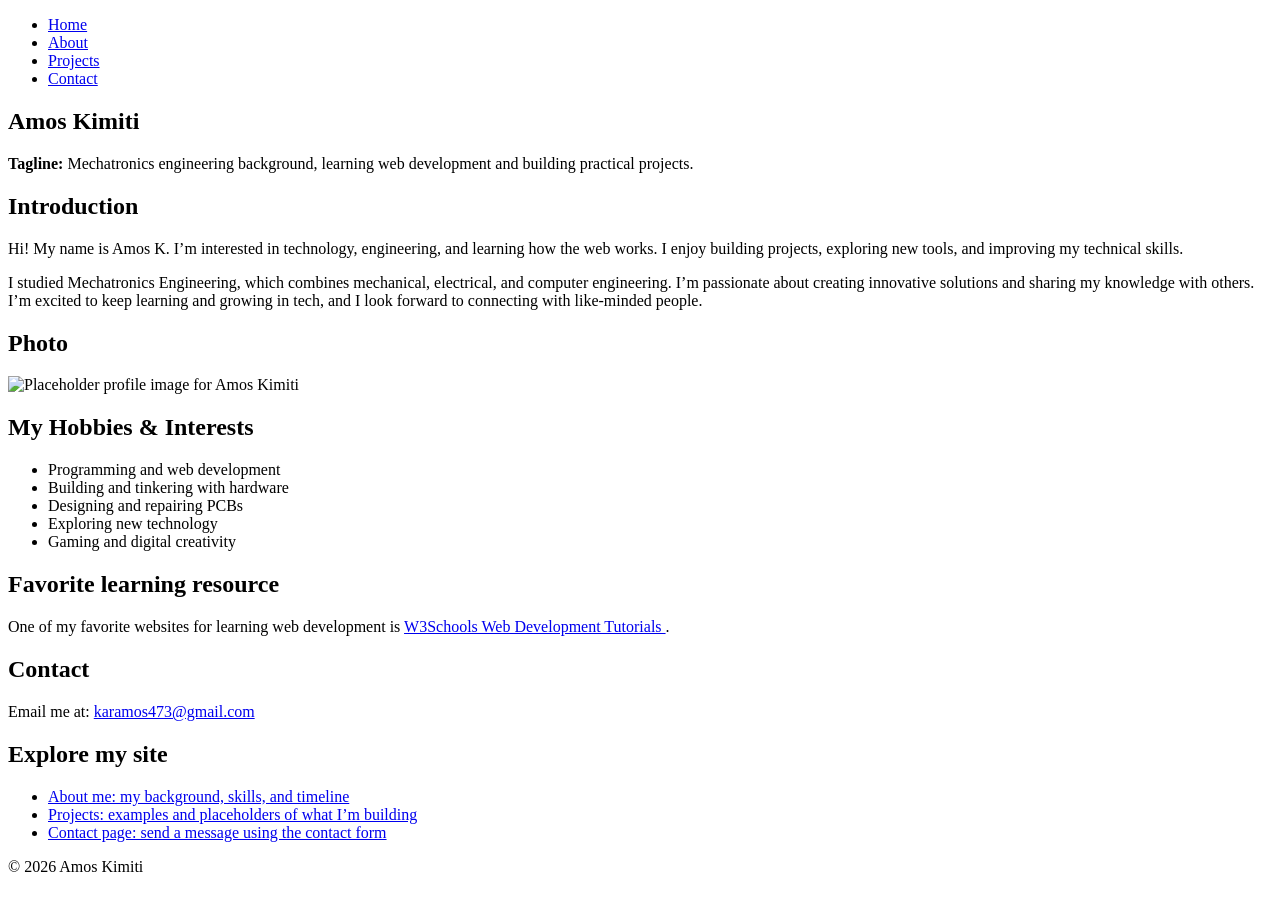
==== index.html @ 5dd73eac "new files and changes" ====
<!DOCTYPE html>
<html lang="en">
<head>
  <meta charset="UTF-8" />
  <meta name="viewport" content="width=device-width, initial-scale=1.0" />
  <title>Home | Amos Kimiti</title>
 
</head>

<body>
  <header class="container">
    <nav aria-label="Primary navigation">
      <ul>
        <li><a href="index.html" aria-current="page">Home</a></li>
        <li><a href="about.html">About</a></li>
        <li><a href="projects.html">Projects</a></li>
        <li><a href="contact.html">Contact</a></li>
      </ul>
    </nav>

    <section class="hero" aria-labelledby="hero-title">
      <h1 id="hero-title">Amos Kimiti</h1>
      <p><strong>Tagline:</strong> Mechatronics engineering background, learning web development and building practical projects.</p>
    </section>
  </header>

  <main class="container">
    <h2>Introduction</h2>
    <p>
      Hi! My name is Amos K. I’m interested in technology, engineering, and learning how the web works.
      I enjoy building projects, exploring new tools, and improving my technical skills.
    </p>
    <p>
      I studied Mechatronics Engineering, which combines mechanical, electrical, and computer engineering.
      I’m passionate about creating innovative solutions and sharing my knowledge with others.
      I’m excited to keep learning and growing in tech, and I look forward to connecting with like-minded people.
    </p>

    <h2>Photo</h2>
    <img
      src="https://placehold.co/600x400"
      alt="Placeholder profile image for Amos Kimiti"
    />

    <h2>My Hobbies & Interests</h2>
    <ul>
      <li>Programming and web development</li>
      <li>Building and tinkering with hardware</li>
      <li>Designing and repairing PCBs</li>
      <li>Exploring new technology</li>
      <li>Gaming and digital creativity</li>
    </ul>

    <h2>Favorite learning resource</h2>
    <p>
      One of my favorite websites for learning web development is
      <a href="https://www.w3schools.com/" target="_blank" rel="noopener noreferrer">
        W3Schools Web Development Tutorials
      </a>.
    </p>

    <h2>Contact</h2>
    <p>
      Email me at:
      <a href="mailto:karamos473@gmail.com">karamos473@gmail.com</a>
    </p>

    <h2>Explore my site</h2>
    <ul>
      <li><a href="about.html">About me: my background, skills, and timeline</a></li>
      <li><a href="projects.html">Projects: examples and placeholders of what I’m building</a></li>
      <li><a href="contact.html">Contact page: send a message using the contact form</a></li>
    </ul>
  </main>

  <footer class="container">
    <p>© 2026 Amos Kimiti</p>
  </footer>
</body>
</html>
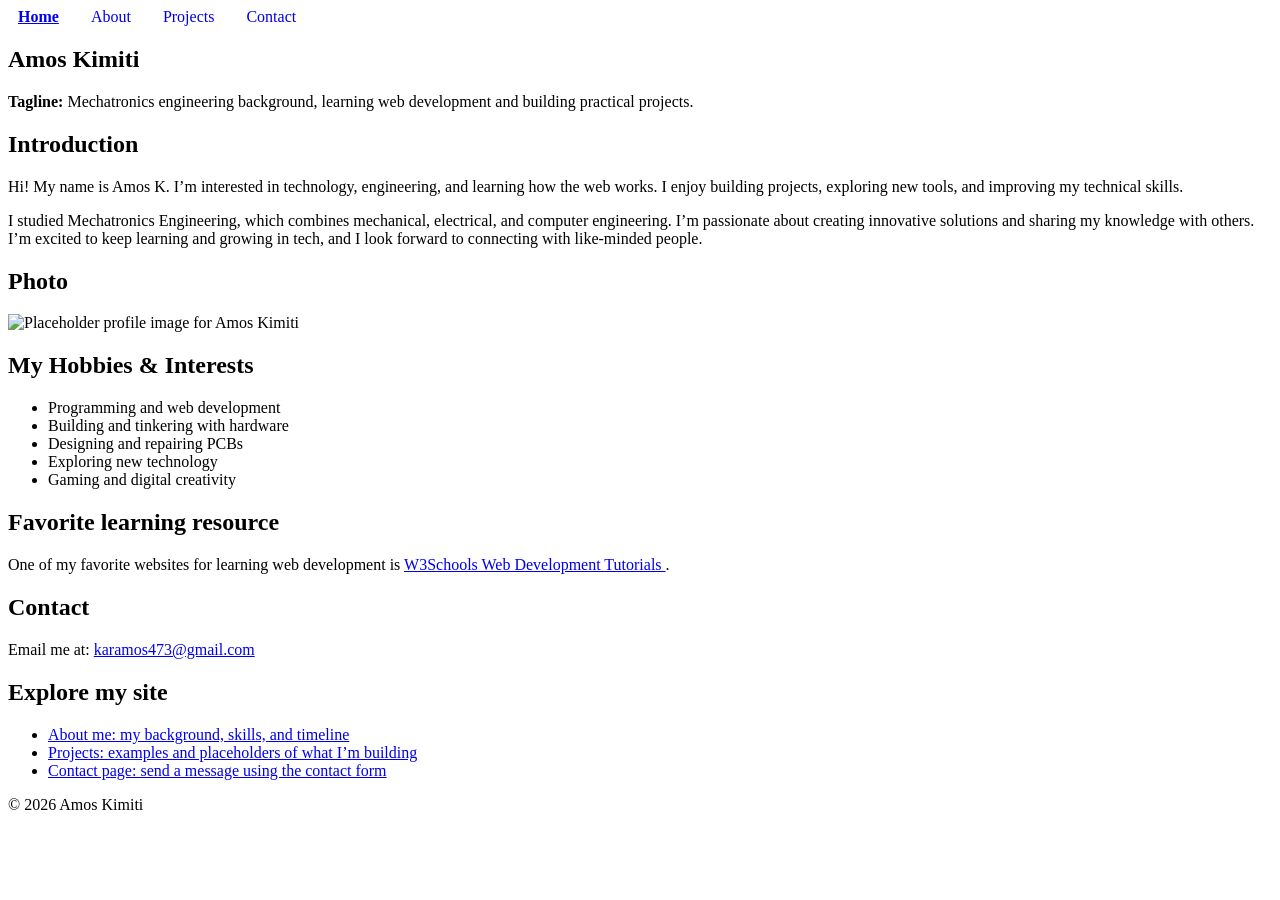
==== commit 8ed0fe80: "nav changes" ====
--- a/index.html
+++ b/index.html
@@ -4,6 +4,26 @@
   <meta charset="UTF-8" />
   <meta name="viewport" content="width=device-width, initial-scale=1.0" />
   <title>Home | Amos Kimiti</title>
+  <style>
+    nav ul {
+  list-style: none;
+  padding: 0;
+  margin: 0;
+  display: flex;
+  gap: 12px;
+}
+
+nav a {
+  text-decoration: none;
+  padding: 6px 10px;
+  border-radius: 6px;
+}
+
+nav a[aria-current="page"] {
+  font-weight: bold;
+  text-decoration: underline;
+}
+  </style>
  
 </head>
 
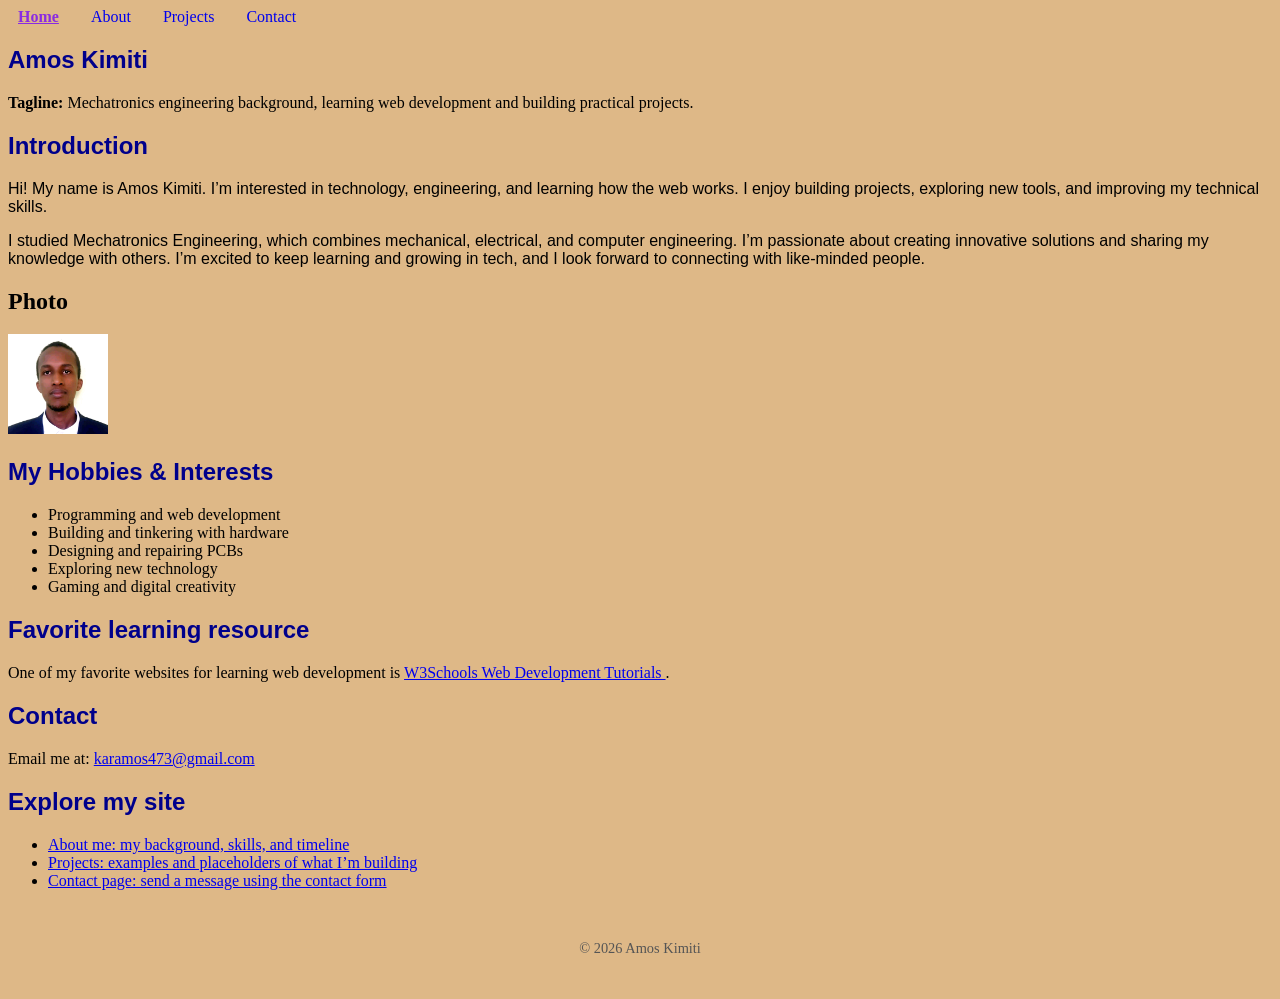
==== commit 3f15aaa6: "practicing attributes" ====
--- a/index.html
+++ b/index.html
@@ -27,11 +27,11 @@
  
 </head>
 
-<body>
+<body style="background-color: burlywood;">
   <header class="container">
     <nav aria-label="Primary navigation">
       <ul>
-        <li><a href="index.html" aria-current="page">Home</a></li>
+        <li><a href="index.html" aria-current="page" style="color: blueviolet;">Home</a></li>
         <li><a href="about.html">About</a></li>
         <li><a href="projects.html">Projects</a></li>
         <li><a href="contact.html">Contact</a></li>
@@ -39,18 +39,18 @@
     </nav>
 
     <section class="hero" aria-labelledby="hero-title">
-      <h1 id="hero-title">Amos Kimiti</h1>
+      <h1 id="hero-title" style="color: darkblue; font-family: 'Franklin Gothic Medium', 'Arial Narrow', Arial, sans-serif;">Amos Kimiti</h1>
       <p><strong>Tagline:</strong> Mechatronics engineering background, learning web development and building practical projects.</p>
     </section>
   </header>
 
   <main class="container">
-    <h2>Introduction</h2>
-    <p>
-      Hi! My name is Amos K. I’m interested in technology, engineering, and learning how the web works.
+    <h2 style="font-family: 'Franklin Gothic Medium', 'Arial Narrow', Arial, sans-serif; color: darkblue;">Introduction</h2>
+    <p style="font-family: 'Franklin Gothic Medium', 'Arial Narrow', Arial, sans-serif;">
+      Hi! My name is Amos Kimiti. I’m interested in technology, engineering, and learning how the web works.
       I enjoy building projects, exploring new tools, and improving my technical skills.
     </p>
-    <p>
+    <p style="font-family: 'Franklin Gothic Medium', 'Arial Narrow', Arial, sans-serif;">
       I studied Mechatronics Engineering, which combines mechanical, electrical, and computer engineering.
       I’m passionate about creating innovative solutions and sharing my knowledge with others.
       I’m excited to keep learning and growing in tech, and I look forward to connecting with like-minded people.
@@ -58,11 +58,11 @@
 
     <h2>Photo</h2>
     <img
-      src="https://placehold.co/600x400"
-      alt="Placeholder profile image for Amos Kimiti"
+      src="images/imageAmos.jpg"
+      alt="Profile image of Amos Kimiti" width="100" height="100"
     />
 
-    <h2>My Hobbies & Interests</h2>
+    <h2 style="font-family: 'Franklin Gothic Medium', 'Arial Narrow', Arial, sans-serif; color: darkblue;">My Hobbies & Interests</h2>
     <ul>
       <li>Programming and web development</li>
       <li>Building and tinkering with hardware</li>
@@ -71,7 +71,7 @@
       <li>Gaming and digital creativity</li>
     </ul>
 
-    <h2>Favorite learning resource</h2>
+    <h2 style="font-family: 'Franklin Gothic Medium', 'Arial Narrow', Arial, sans-serif; color: darkblue;">Favorite learning resource</h2>
     <p>
       One of my favorite websites for learning web development is
       <a href="https://www.w3schools.com/" target="_blank" rel="noopener noreferrer">
@@ -79,13 +79,13 @@
       </a>.
     </p>
 
-    <h2>Contact</h2>
+    <h2 style="font-family: 'Franklin Gothic Medium', 'Arial Narrow', Arial, sans-serif; color: darkblue;">Contact</h2>
     <p>
       Email me at:
       <a href="mailto:karamos473@gmail.com">karamos473@gmail.com</a>
     </p>
 
-    <h2>Explore my site</h2>
+    <h2 style="font-family: 'Franklin Gothic Medium', 'Arial Narrow', Arial, sans-serif; color: darkblue;">Explore my site</h2>
     <ul>
       <li><a href="about.html">About me: my background, skills, and timeline</a></li>
       <li><a href="projects.html">Projects: examples and placeholders of what I’m building</a></li>
@@ -93,7 +93,7 @@
     </ul>
   </main>
 
-  <footer class="container">
+  <footer class="container" style="text-align: center; padding: 20px; font-size: 0.9em; color: #555;">
     <p>© 2026 Amos Kimiti</p>
   </footer>
 </body>
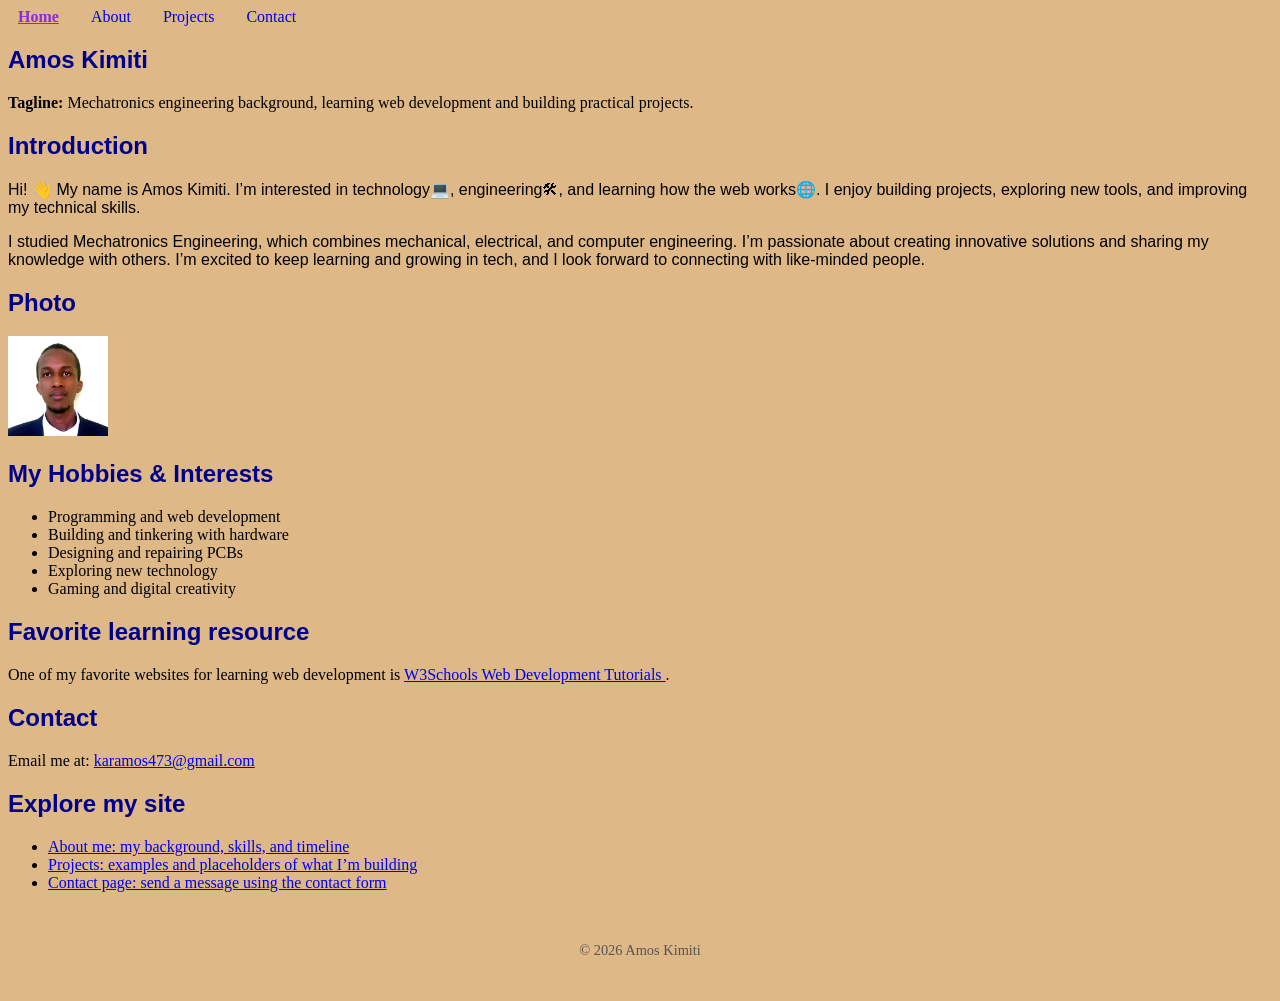
==== commit 4d759aa2: "more attributes" ====
--- a/index.html
+++ b/index.html
@@ -47,7 +47,7 @@
   <main class="container">
     <h2 style="font-family: 'Franklin Gothic Medium', 'Arial Narrow', Arial, sans-serif; color: darkblue;">Introduction</h2>
     <p style="font-family: 'Franklin Gothic Medium', 'Arial Narrow', Arial, sans-serif;">
-      Hi! My name is Amos Kimiti. I’m interested in technology, engineering, and learning how the web works.
+      Hi! 👋 My name is Amos Kimiti. I’m interested in technology💻, engineering🛠, and learning how the web works🌐.
       I enjoy building projects, exploring new tools, and improving my technical skills.
     </p>
     <p style="font-family: 'Franklin Gothic Medium', 'Arial Narrow', Arial, sans-serif;">
@@ -56,7 +56,7 @@
       I’m excited to keep learning and growing in tech, and I look forward to connecting with like-minded people.
     </p>
 
-    <h2>Photo</h2>
+    <h2 style="font-family: 'Franklin Gothic Medium', 'Arial Narrow', Arial, sans-serif; color: darkblue;">Photo</h2>
     <img
       src="images/imageAmos.jpg"
       alt="Profile image of Amos Kimiti" width="100" height="100"
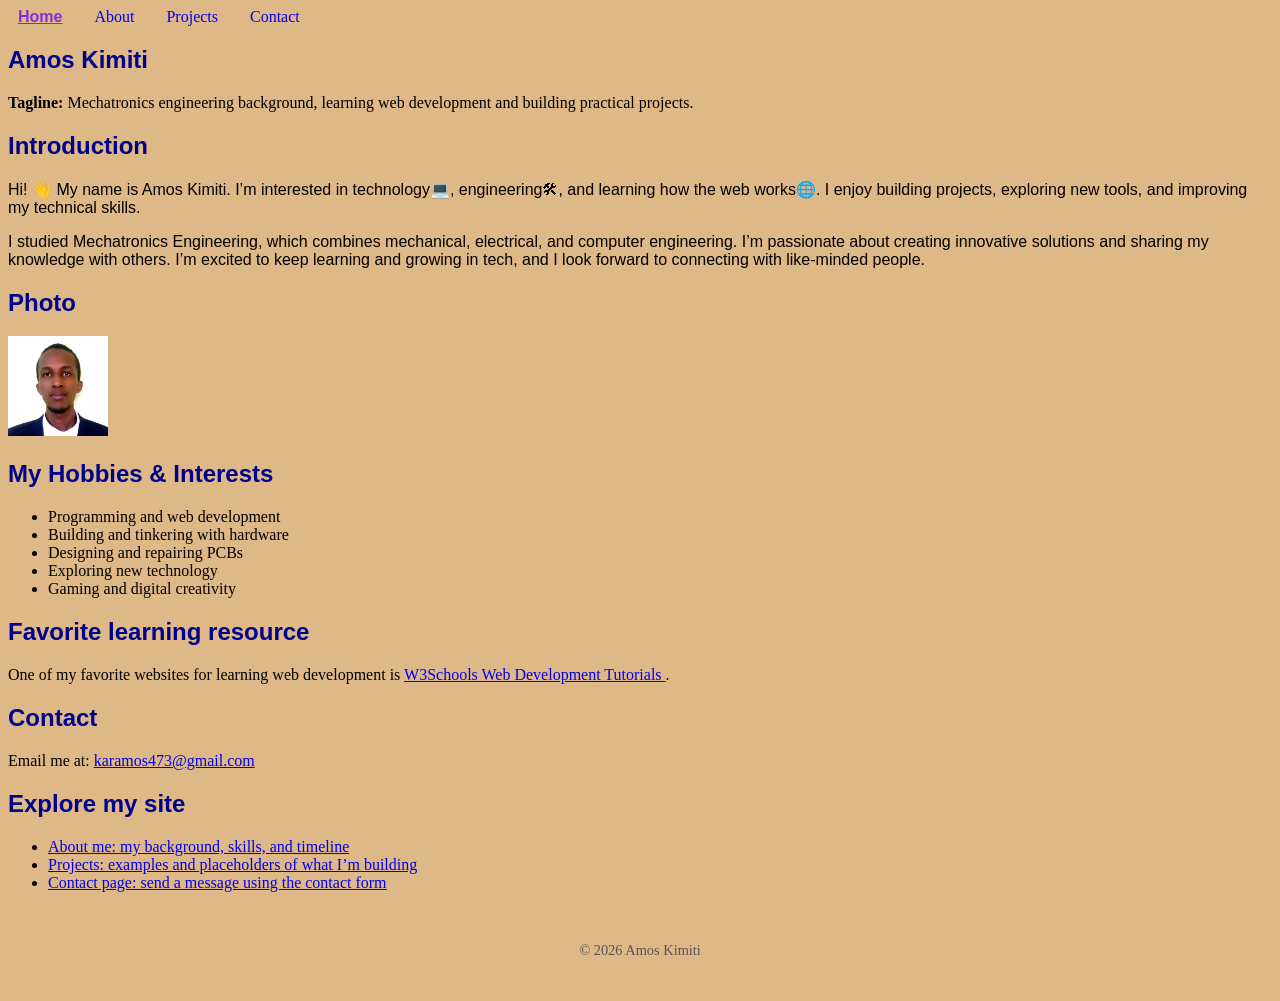
==== commit 62e8ba15: "styles.css added and inline css removed" ====
--- a/index.html
+++ b/index.html
@@ -31,7 +31,7 @@
   <header class="container">
     <nav aria-label="Primary navigation">
       <ul>
-        <li><a href="index.html" aria-current="page" style="color: blueviolet;">Home</a></li>
+        <li><a href="index.html" aria-current="page" style="color: blueviolet; font-family: 'Franklin Gothic Medium', 'Arial Narrow', Arial, sans-serif;">Home</a></li>
         <li><a href="about.html">About</a></li>
         <li><a href="projects.html">Projects</a></li>
         <li><a href="contact.html">Contact</a></li>
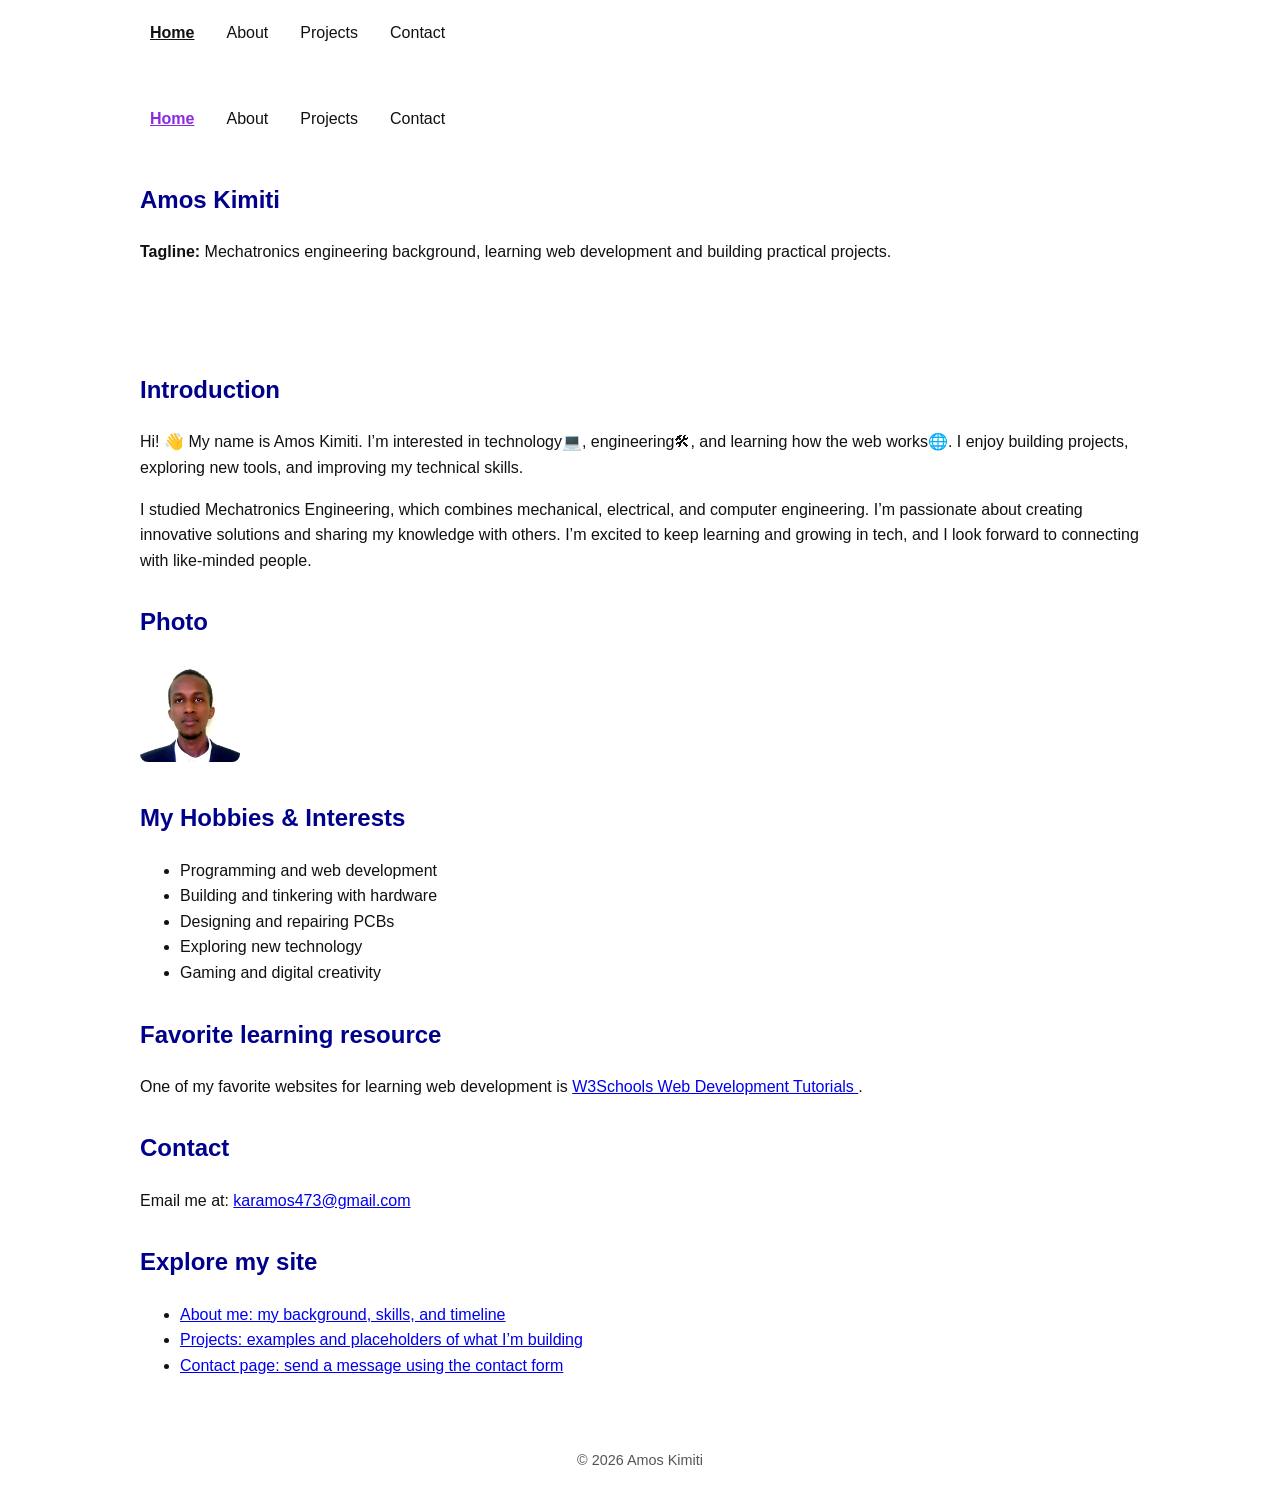
==== commit 6820a9a5: "styles.css added and inline css removed" ====
--- a/index.html
+++ b/index.html
@@ -1,37 +1,32 @@
+<!--Index.html-->
 <!DOCTYPE html>
 <html lang="en">
 <head>
   <meta charset="UTF-8" />
   <meta name="viewport" content="width=device-width, initial-scale=1.0" />
   <title>Home | Amos Kimiti</title>
-  <style>
-    nav ul {
-  list-style: none;
-  padding: 0;
-  margin: 0;
-  display: flex;
-  gap: 12px;
-}
+  <link rel="stylesheet" href="./styles.css"/>
+</head>
 
-nav a {
-  text-decoration: none;
-  padding: 6px 10px;
-  border-radius: 6px;
-}
-
-nav a[aria-current="page"] {
-  font-weight: bold;
-  text-decoration: underline;
-}
-  </style>
+<body>
+  <header class="container">
+    <nav aria-label="Primary navigation">
+      <ul>
+        <li><a href="index.html" aria-current="page">Home</a></li>
+        <li><a href="about.html">About</a></li>
+        <li><a href="projects.html">Projects</a></li>
+        <li><a href="contact.html">Contact</a></li>
+      </ul>
+    </nav>
+  </header>
  
 </head>
 
-<body style="background-color: burlywood;">
+<body>
   <header class="container">
     <nav aria-label="Primary navigation">
       <ul>
-        <li><a href="index.html" aria-current="page" style="color: blueviolet; font-family: 'Franklin Gothic Medium', 'Arial Narrow', Arial, sans-serif;">Home</a></li>
+        <li><a href="index.html" aria-current="page" style="color: blueviolet;">Home</a></li>
         <li><a href="about.html">About</a></li>
         <li><a href="projects.html">Projects</a></li>
         <li><a href="contact.html">Contact</a></li>
@@ -39,30 +34,30 @@
     </nav>
 
     <section class="hero" aria-labelledby="hero-title">
-      <h1 id="hero-title" style="color: darkblue; font-family: 'Franklin Gothic Medium', 'Arial Narrow', Arial, sans-serif;">Amos Kimiti</h1>
+      <h1 id="hero-title" >Amos Kimiti</h1>
       <p><strong>Tagline:</strong> Mechatronics engineering background, learning web development and building practical projects.</p>
     </section>
   </header>
 
   <main class="container">
-    <h2 style="font-family: 'Franklin Gothic Medium', 'Arial Narrow', Arial, sans-serif; color: darkblue;">Introduction</h2>
-    <p style="font-family: 'Franklin Gothic Medium', 'Arial Narrow', Arial, sans-serif;">
+    <h2 >Introduction</h2>
+    <p>
       Hi! 👋 My name is Amos Kimiti. I’m interested in technology💻, engineering🛠, and learning how the web works🌐.
       I enjoy building projects, exploring new tools, and improving my technical skills.
     </p>
-    <p style="font-family: 'Franklin Gothic Medium', 'Arial Narrow', Arial, sans-serif;">
+    <p>
       I studied Mechatronics Engineering, which combines mechanical, electrical, and computer engineering.
       I’m passionate about creating innovative solutions and sharing my knowledge with others.
       I’m excited to keep learning and growing in tech, and I look forward to connecting with like-minded people.
     </p>
 
-    <h2 style="font-family: 'Franklin Gothic Medium', 'Arial Narrow', Arial, sans-serif; color: darkblue;">Photo</h2>
+    <h2>Photo</h2>
     <img
       src="images/imageAmos.jpg"
       alt="Profile image of Amos Kimiti" width="100" height="100"
     />
 
-    <h2 style="font-family: 'Franklin Gothic Medium', 'Arial Narrow', Arial, sans-serif; color: darkblue;">My Hobbies & Interests</h2>
+    <h2 >My Hobbies & Interests</h2>
     <ul>
       <li>Programming and web development</li>
       <li>Building and tinkering with hardware</li>
@@ -71,7 +66,7 @@
       <li>Gaming and digital creativity</li>
     </ul>
 
-    <h2 style="font-family: 'Franklin Gothic Medium', 'Arial Narrow', Arial, sans-serif; color: darkblue;">Favorite learning resource</h2>
+    <h2>Favorite learning resource</h2>
     <p>
       One of my favorite websites for learning web development is
       <a href="https://www.w3schools.com/" target="_blank" rel="noopener noreferrer">
@@ -79,13 +74,13 @@
       </a>.
     </p>
 
-    <h2 style="font-family: 'Franklin Gothic Medium', 'Arial Narrow', Arial, sans-serif; color: darkblue;">Contact</h2>
+    <h2>Contact</h2>
     <p>
       Email me at:
       <a href="mailto:karamos473@gmail.com">karamos473@gmail.com</a>
     </p>
 
-    <h2 style="font-family: 'Franklin Gothic Medium', 'Arial Narrow', Arial, sans-serif; color: darkblue;">Explore my site</h2>
+    <h2>Explore my site</h2>
     <ul>
       <li><a href="about.html">About me: my background, skills, and timeline</a></li>
       <li><a href="projects.html">Projects: examples and placeholders of what I’m building</a></li>
@@ -93,7 +88,7 @@
     </ul>
   </main>
 
-  <footer class="container" style="text-align: center; padding: 20px; font-size: 0.9em; color: #555;">
+  <footer class="container">
     <p>© 2026 Amos Kimiti</p>
   </footer>
 </body>
--- a/styles.css
+++ b/styles.css
@@ -0,0 +1,201 @@
+/* Reset / base */
+* {
+  box-sizing: border-box;
+}
+
+body {
+  margin: 0;
+  font-family: Arial, sans-serif;
+  line-height: 1.6;
+  color: #111;
+}
+
+/* Page backgrounds */
+body.home-page {
+  background-color: burlywood;
+}
+
+body.about-page {
+  background-color: #f0e68c;
+}
+
+body.projects-page,
+body.contact-page {
+  background-color: #877cec;
+  color: #000;
+}
+
+/* Shared layout */
+.container {
+  width: min(1000px, 90%);
+  margin: 0 auto;
+  padding: 20px 0;
+}
+
+/* Navigation */
+nav ul {
+  list-style: none;
+  padding: 0;
+  margin: 0 0 20px 0;
+  display: flex;
+  gap: 12px;
+  flex-wrap: wrap;
+}
+
+nav a {
+  text-decoration: none;
+  padding: 6px 10px;
+  border-radius: 6px;
+  color: #111;
+  background-color: rgba(255, 255, 255, 0.35);
+}
+
+nav a:hover {
+  background-color: rgba(255, 255, 255, 0.6);
+}
+
+nav a[aria-current="page"] {
+  font-weight: bold;
+  text-decoration: underline;
+}
+
+/* Headings */
+h1,
+h2 {
+  color: darkblue;
+  font-family: "Franklin Gothic Medium", "Arial Narrow", Arial, sans-serif;
+}
+
+h1 {
+  margin-top: 10px;
+}
+
+h2 {
+  margin-top: 30px;
+}
+
+/* Hero section */
+.hero {
+  padding: 20px 0;
+}
+
+/* Images */
+img {
+  max-width: 100%;
+  height: auto;
+  border-radius: 8px;
+}
+
+/* Projects grid */
+.grid {
+  display: grid;
+  grid-template-columns: repeat(auto-fit, minmax(250px, 1fr));
+  gap: 20px;
+}
+
+.card {
+  background-color: rgba(255, 255, 255, 0.7);
+  padding: 16px;
+  border-radius: 10px;
+  box-shadow: 0 2px 8px rgba(0, 0, 0, 0.15);
+}
+
+.card h3 {
+  margin-top: 0;
+}
+
+/* Form */
+form {
+  background-color: rgba(255, 255, 255, 0.7);
+  padding: 20px;
+  border-radius: 10px;
+}
+
+fieldset {
+  border: 1px solid #444;
+  border-radius: 8px;
+  margin-bottom: 20px;
+  padding: 16px;
+}
+
+legend {
+  font-weight: bold;
+  padding: 0 8px;
+}
+
+label {
+  display: block;
+  margin-bottom: 6px;
+  font-weight: 600;
+}
+
+input,
+select,
+textarea {
+  width: 100%;
+  padding: 10px;
+  border: 1px solid #777;
+  border-radius: 6px;
+  font: inherit;
+}
+
+textarea {
+  min-height: 120px;
+  resize: vertical;
+}
+
+.row {
+  display: grid;
+  grid-template-columns: 1fr 1fr;
+  gap: 16px;
+  margin-bottom: 16px;
+}
+
+.inline {
+  display: flex;
+  align-items: center;
+  gap: 8px;
+}
+
+.inline input {
+  width: auto;
+}
+
+.hint {
+  font-size: 0.9em;
+  color: #333;
+}
+
+button {
+  background-color: darkblue;
+  color: white;
+  padding: 10px 20px;
+  border: none;
+  border-radius: 5px;
+  cursor: pointer;
+  font: inherit;
+}
+
+button:hover {
+  background-color: navy;
+}
+
+/* Footer */
+footer {
+  text-align: center;
+  padding: 20px;
+  font-size: 0.9em;
+  color: #555;
+}
+
+/* Responsive */
+@media (max-width: 700px) {
+  .row {
+    grid-template-columns: 1fr;
+  }
+
+  nav ul {
+    flex-direction: column;
+    align-items: flex-start;
+  }
+}
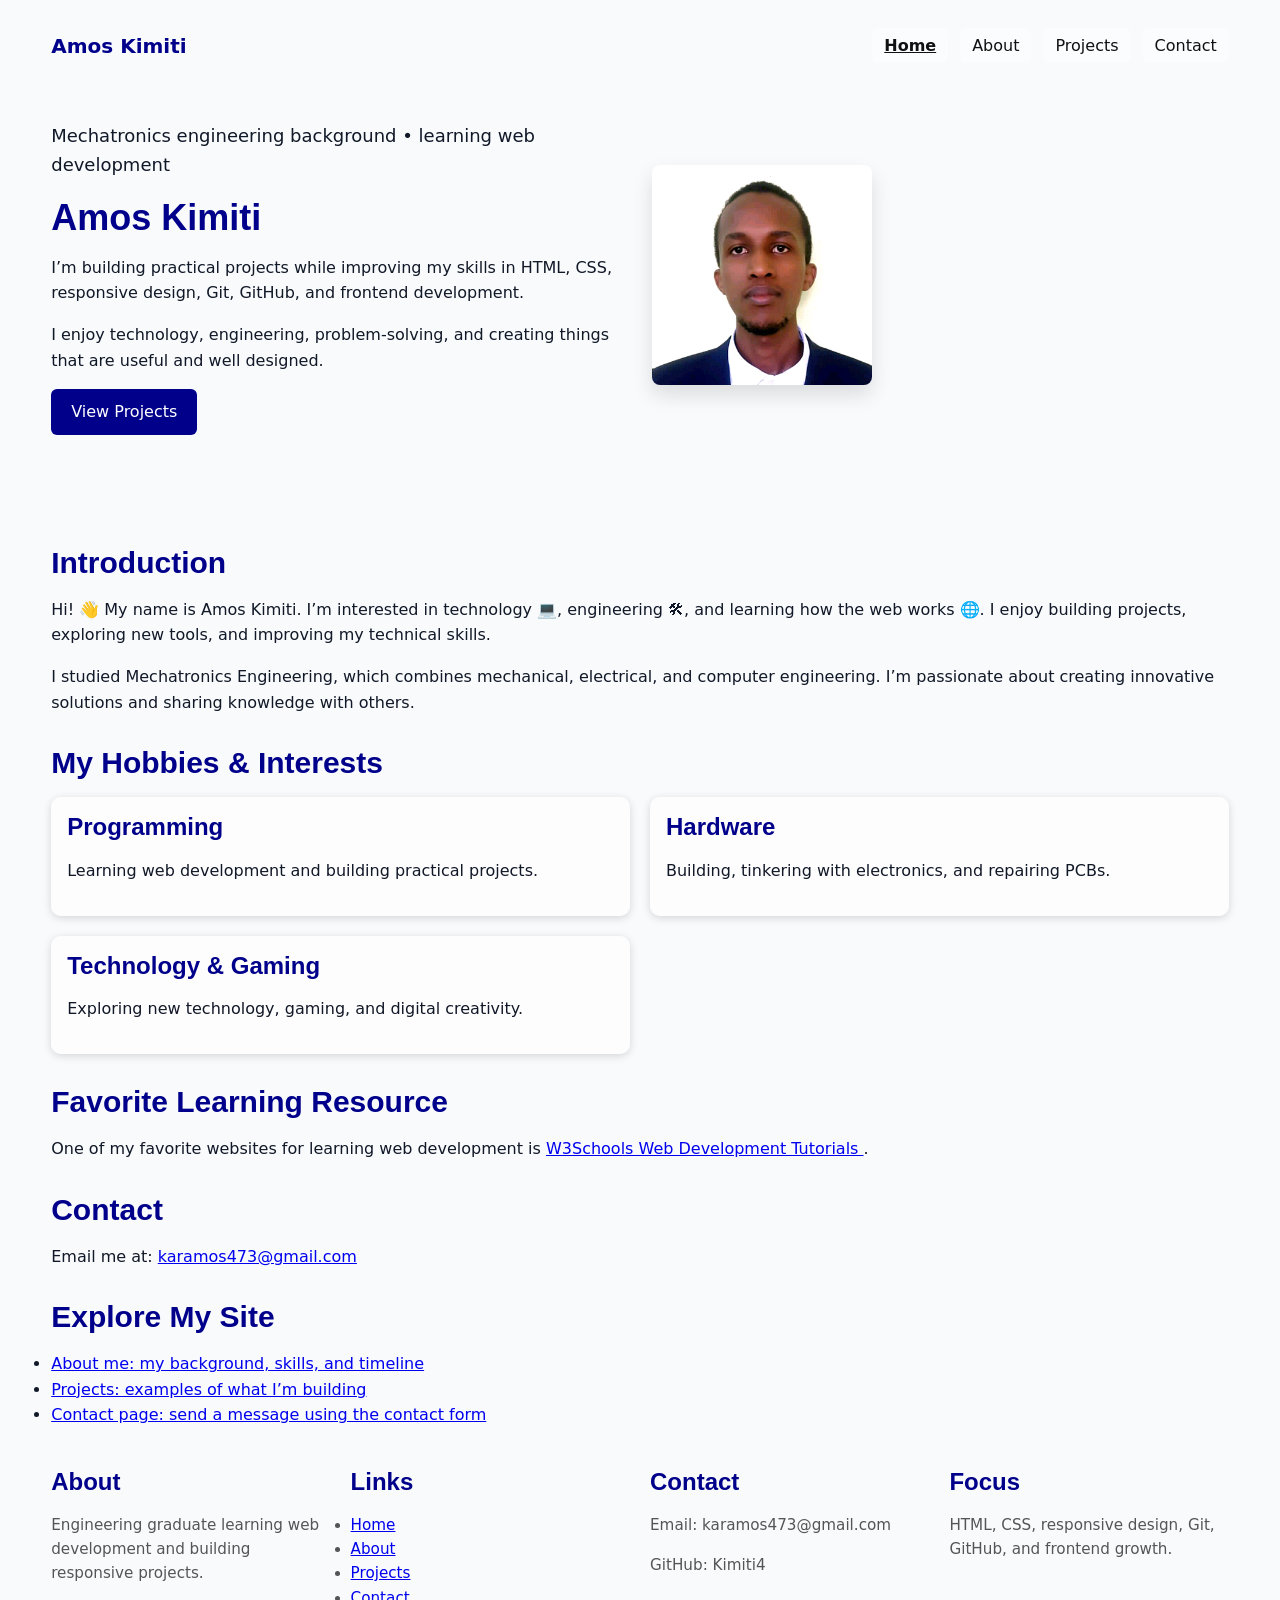
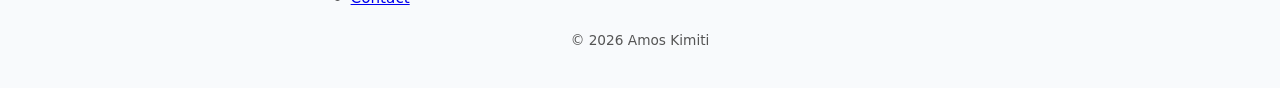
==== commit 4319d10a: "css changes" ====
--- a/index.html
+++ b/index.html
@@ -1,16 +1,20 @@
-<!--Index.html-->
 <!DOCTYPE html>
 <html lang="en">
 <head>
   <meta charset="UTF-8" />
   <meta name="viewport" content="width=device-width, initial-scale=1.0" />
   <title>Home | Amos Kimiti</title>
-  <link rel="stylesheet" href="./styles.css"/>
+
+  <link rel="preconnect" href="https://fonts.googleapis.com">
+  <link rel="preconnect" href="https://fonts.gstatic.com" crossorigin>
+  <link href="https://fonts.googleapis.com/css2?family=Poppins:wght@400;600;700&family=Roboto:wght@400;500&display=swap" rel="stylesheet">
+  <link rel="stylesheet" href="styles.css">
 </head>
 
-<body>
+<body class="home-page">
   <header class="container">
     <nav aria-label="Primary navigation">
+      <a href="index.html" class="logo">Amos Kimiti</a>
       <ul>
         <li><a href="index.html" aria-current="page">Home</a></li>
         <li><a href="about.html">About</a></li>
@@ -18,78 +22,118 @@
         <li><a href="contact.html">Contact</a></li>
       </ul>
     </nav>
-  </header>
- 
-</head>
-
-<body>
-  <header class="container">
-    <nav aria-label="Primary navigation">
-      <ul>
-        <li><a href="index.html" aria-current="page" style="color: blueviolet;">Home</a></li>
-        <li><a href="about.html">About</a></li>
-        <li><a href="projects.html">Projects</a></li>
-        <li><a href="contact.html">Contact</a></li>
-      </ul>
-    </nav>
 
     <section class="hero" aria-labelledby="hero-title">
-      <h1 id="hero-title" >Amos Kimiti</h1>
-      <p><strong>Tagline:</strong> Mechatronics engineering background, learning web development and building practical projects.</p>
+      <div class="hero-text">
+        <p class="lead">Mechatronics engineering background • learning web development</p>
+        <h1 id="hero-title">Amos Kimiti</h1>
+        <p>
+          I’m building practical projects while improving my skills in HTML, CSS,
+          responsive design, Git, GitHub, and frontend development.
+        </p>
+        <p>
+          I enjoy technology, engineering, problem-solving, and creating things that are useful and well designed.
+        </p>
+        <a href="projects.html" class="btn">View Projects</a>
+      </div>
+
+      <div class="hero-image">
+        <img
+          src="images/imageAmos.jpg"
+          alt="Profile image of Amos Kimiti"
+          width="220"
+          height="220"
+        />
+      </div>
     </section>
   </header>
 
   <main class="container">
-    <h2 >Introduction</h2>
-    <p>
-      Hi! 👋 My name is Amos Kimiti. I’m interested in technology💻, engineering🛠, and learning how the web works🌐.
-      I enjoy building projects, exploring new tools, and improving my technical skills.
-    </p>
-    <p>
-      I studied Mechatronics Engineering, which combines mechanical, electrical, and computer engineering.
-      I’m passionate about creating innovative solutions and sharing my knowledge with others.
-      I’m excited to keep learning and growing in tech, and I look forward to connecting with like-minded people.
-    </p>
+    <section>
+      <h2>Introduction</h2>
+      <p>
+        Hi! 👋 My name is Amos Kimiti. I’m interested in technology 💻, engineering 🛠,
+        and learning how the web works 🌐. I enjoy building projects, exploring new tools,
+        and improving my technical skills.
+      </p>
+      <p>
+        I studied Mechatronics Engineering, which combines mechanical, electrical, and computer engineering.
+        I’m passionate about creating innovative solutions and sharing knowledge with others.
+      </p>
+    </section>
 
-    <h2>Photo</h2>
-    <img
-      src="images/imageAmos.jpg"
-      alt="Profile image of Amos Kimiti" width="100" height="100"
-    />
+    <section>
+      <h2>My Hobbies & Interests</h2>
+      <div class="skills-grid">
+        <article class="card">
+          <h3>Programming</h3>
+          <p>Learning web development and building practical projects.</p>
+        </article>
+        <article class="card">
+          <h3>Hardware</h3>
+          <p>Building, tinkering with electronics, and repairing PCBs.</p>
+        </article>
+        <article class="card">
+          <h3>Technology & Gaming</h3>
+          <p>Exploring new technology, gaming, and digital creativity.</p>
+        </article>
+      </div>
+    </section>
 
-    <h2 >My Hobbies & Interests</h2>
-    <ul>
-      <li>Programming and web development</li>
-      <li>Building and tinkering with hardware</li>
-      <li>Designing and repairing PCBs</li>
-      <li>Exploring new technology</li>
-      <li>Gaming and digital creativity</li>
-    </ul>
+    <section>
+      <h2>Favorite Learning Resource</h2>
+      <p>
+        One of my favorite websites for learning web development is
+        <a href="https://www.w3schools.com/" target="_blank" rel="noopener noreferrer">
+          W3Schools Web Development Tutorials
+        </a>.
+      </p>
+    </section>
 
-    <h2>Favorite learning resource</h2>
-    <p>
-      One of my favorite websites for learning web development is
-      <a href="https://www.w3schools.com/" target="_blank" rel="noopener noreferrer">
-        W3Schools Web Development Tutorials
-      </a>.
-    </p>
+    <section>
+      <h2>Contact</h2>
+      <p>
+        Email me at:
+        <a href="mailto:karamos473@gmail.com">karamos473@gmail.com</a>
+      </p>
+    </section>
 
-    <h2>Contact</h2>
-    <p>
-      Email me at:
-      <a href="mailto:karamos473@gmail.com">karamos473@gmail.com</a>
-    </p>
-
-    <h2>Explore my site</h2>
-    <ul>
-      <li><a href="about.html">About me: my background, skills, and timeline</a></li>
-      <li><a href="projects.html">Projects: examples and placeholders of what I’m building</a></li>
-      <li><a href="contact.html">Contact page: send a message using the contact form</a></li>
-    </ul>
+    <section>
+      <h2>Explore My Site</h2>
+      <ul>
+        <li><a href="about.html">About me: my background, skills, and timeline</a></li>
+        <li><a href="projects.html">Projects: examples of what I’m building</a></li>
+        <li><a href="contact.html">Contact page: send a message using the contact form</a></li>
+      </ul>
+    </section>
   </main>
 
   <footer class="container">
-    <p>© 2026 Amos Kimiti</p>
+    <div class="footer-grid">
+      <div>
+        <h3>About</h3>
+        <p>Engineering graduate learning web development and building responsive projects.</p>
+      </div>
+      <div>
+        <h3>Links</h3>
+        <ul>
+          <li><a href="index.html">Home</a></li>
+          <li><a href="about.html">About</a></li>
+          <li><a href="projects.html">Projects</a></li>
+          <li><a href="contact.html">Contact</a></li>
+        </ul>
+      </div>
+      <div>
+        <h3>Contact</h3>
+        <p>Email: karamos473@gmail.com</p>
+        <p>GitHub: Kimiti4</p>
+      </div>
+      <div>
+        <h3>Focus</h3>
+        <p>HTML, CSS, responsive design, Git, GitHub, and frontend growth.</p>
+      </div>
+    </div>
+    <p class="footer-bottom">© 2026 Amos Kimiti</p>
   </footer>
 </body>
 </html>
--- a/styles.css
+++ b/styles.css
@@ -1,95 +1,190 @@
-/* Reset / base */
+/* =========================
+   RESET + ROOT
+========================= */
 * {
+  margin: 0;
+  padding: 0;
   box-sizing: border-box;
 }
 
+:root {
+  /* Typography scale */
+  --font-xs: 0.75rem;
+  --font-sm: 0.875rem;
+  --font-base: 1rem;
+  --font-lg: 1.125rem;
+  --font-xl: 1.25rem;
+  --font-2xl: 1.5rem;
+  --font-3xl: 1.875rem;
+  --font-4xl: 2.25rem;
+
+  /* Color system */
+  --color-primary: #1d4ed8;
+  --color-primary-light: #60a5fa;
+  --color-primary-dark: #1e3a8a;
+  --color-secondary: #f59e0b;
+  --color-background: #f8fafc;
+  --color-surface: rgba(255, 255, 255, 0.8);
+  --color-text: #111827;
+  --color-muted: #475569;
+  --color-border: #94a3b8;
+  --color-danger: #dc2626;
+
+  --radius: 10px;
+  --shadow-sm: 0 2px 8px rgba(0, 0, 0, 0.15);
+  --shadow-md: 0 10px 20px rgba(0, 0, 0, 0.12);
+}
+
 body {
+  font-family: system-ui, -apple-system, Segoe UI, Roboto, Arial, sans-serif;
+  font-size: 16px;
+  line-height: 1.6;
+  color: var(--color-text);
   margin: 0;
-  font-family: Arial, sans-serif;
-  line-height: 1.6;
-  color: #111;
-}
-
-/* Page backgrounds */
-body.home-page {
-  background-color: burlywood;
-}
-
-body.about-page {
-  background-color: #f0e68c;
-}
-
-body.projects-page,
-body.contact-page {
-  background-color: #877cec;
-  color: #000;
-}
-
-/* Shared layout */
+}
+
 .container {
   width: min(1000px, 90%);
   margin: 0 auto;
   padding: 20px 0;
 }
 
-/* Navigation */
+body.home-page {
+  background-color: #f8fafc;
+}
+
+body.about-page {
+  background-color: #fefce8;
+}
+
+body.projects-page,
+body.contact-page {
+  background-color: #eff6ff;
+  color: var(--color-text);
+}
+/* =========================
+   TYPOGRAPHY
+========================= */
+h1, h2, h3, h4, h5, h6 {
+  color: darkblue;
+  font-family: "Franklin Gothic Medium", "Arial Narrow", Arial, sans-serif;
+  line-height: 1.2;
+  margin-bottom: 1rem;
+}
+
+h1 {
+  font-size: var(--font-4xl);
+  margin-top: 10px;
+}
+
+h2 {
+  font-size: var(--font-3xl);
+  margin-top: 30px;
+}
+
+h3 {
+  font-size: var(--font-2xl);
+}
+
+h4 {
+  font-size: var(--font-xl);
+}
+
+h5 {
+  font-size: var(--font-lg);
+}
+
+h6 {
+  font-size: var(--font-base);
+}
+
+p {
+  margin-bottom: 1rem;
+}
+
+small,
+.text-small {
+  font-size: var(--font-sm);
+}
+
+.lead {
+  font-size: var(--font-lg);
+  max-width: 700px;
+}
+
+/* =========================
+   NAVIGATION
+========================= */
+nav {
+  display: flex;
+  justify-content: space-between;
+  align-items: center;
+  gap: 20px;
+  padding: 10px 0 20px;
+}
+
 nav ul {
   list-style: none;
   padding: 0;
-  margin: 0 0 20px 0;
+  margin: 0;
   display: flex;
   gap: 12px;
   flex-wrap: wrap;
+  align-items: center;
 }
 
 nav a {
   text-decoration: none;
-  padding: 6px 10px;
+  padding: 8px 12px;
   border-radius: 6px;
   color: #111;
   background-color: rgba(255, 255, 255, 0.35);
+  transition: all 0.3s ease;
 }
 
 nav a:hover {
   background-color: rgba(255, 255, 255, 0.6);
+  transform: translateY(-2px);
 }
 
 nav a[aria-current="page"] {
   font-weight: bold;
   text-decoration: underline;
 }
-
-/* Headings */
-h1,
-h2 {
+.logo {
+  font-weight: 700;
+  font-size: var(--font-xl);
   color: darkblue;
-  font-family: "Franklin Gothic Medium", "Arial Narrow", Arial, sans-serif;
-}
-
-h1 {
-  margin-top: 10px;
-}
-
-h2 {
-  margin-top: 30px;
-}
-
-/* Hero section */
+  background: none;
+  padding: 0;
+}
+/* =========================
+   HERO
+========================= */
 .hero {
-  padding: 20px 0;
-}
-
-/* Images */
-img {
-  max-width: 100%;
-  height: auto;
+  padding: 40px 0;
+  display: grid;
+  gap: 24px;
+  align-items: center;
+}
+
+.hero-text {
+  max-width: 650px;
+}
+
+.hero-image img {
+  width: 220px;
   border-radius: 8px;
-}
-
-/* Projects grid */
-.grid {
-  display: grid;
-  grid-template-columns: repeat(auto-fit, minmax(250px, 1fr));
+  box-shadow: var(--shadow-md);
+}
+/* =========================
+   GRID + CARDS
+========================= */
+.grid,
+.projects-grid,
+.skills-grid {
+  display: grid;
+  grid-template-columns: 1fr;
   gap: 20px;
 }
 
@@ -97,14 +192,99 @@
   background-color: rgba(255, 255, 255, 0.7);
   padding: 16px;
   border-radius: 10px;
-  box-shadow: 0 2px 8px rgba(0, 0, 0, 0.15);
-}
-
-.card h3 {
+  box-shadow: var(--shadow-sm);
+  transition: all 0.3s ease;
+}
+
+.card:hover {
+  box-shadow: var(--shadow-md);
+  transform: translateY(-4px);
+}
+
+.card h3,
+.card h2 {
   margin-top: 0;
 }
 
-/* Form */
+.card img {
+  width: 100%;
+  height: auto;
+  border-radius: 8px;
+  margin-bottom: 12px;
+}
+
+.card-content {
+  padding-top: 8px;
+}
+
+.tags {
+  display: flex;
+  gap: 8px;
+  flex-wrap: wrap;
+  margin: 12px 0;
+}
+
+.tag {
+  font-size: var(--font-sm);
+  background: rgba(255, 255, 255, 0.7);
+  padding: 4px 10px;
+  border-radius: 999px;
+}
+/* =========================
+   BUTTONS
+========================= */
+button,
+.btn {
+  display: inline-block;
+  background-color: darkblue;
+  color: white;
+  padding: 10px 20px;
+  border: none;
+  border-radius: 6px;
+  cursor: pointer;
+  font: inherit;
+  text-decoration: none;
+  transition: all 0.3s ease;
+}
+
+button:hover,
+.btn:hover {
+  background-color: navy;
+  transform: translateY(-2px);
+  box-shadow: 0 4px 6px rgba(0, 0, 0, 0.1);
+}
+
+.btn-secondary {
+  background: transparent;
+  color: darkblue;
+  border: 2px solid darkblue;
+}
+
+.btn-secondary:hover {
+  background: darkblue;
+  color: white;
+}
+
+.btn-danger {
+  background: var(--color-danger);
+  color: white;
+}
+
+.btn-danger:hover {
+  background: #b91c1c;
+}
+
+.btn-disabled,
+button:disabled {
+  background: #94a3b8;
+  color: #e2e8f0;
+  cursor: not-allowed;
+  box-shadow: none;
+  transform: none;
+}
+/* =========================
+   FORM
+========================= */
 form {
   background-color: rgba(255, 255, 255, 0.7);
   padding: 20px;
@@ -144,9 +324,25 @@
   resize: vertical;
 }
 
+input:focus,
+select:focus,
+textarea:focus,
+a:focus,
+button:focus {
+  outline: 2px solid var(--color-primary);
+  outline-offset: 2px;
+  border-color: var(--color-primary);
+}
+
+input:invalid,
+textarea:invalid,
+select:invalid {
+  border-color: var(--color-danger);
+}
+
 .row {
   display: grid;
-  grid-template-columns: 1fr 1fr;
+  grid-template-columns: 1fr;
   gap: 16px;
   margin-bottom: 16px;
 }
@@ -165,33 +361,188 @@
   font-size: 0.9em;
   color: #333;
 }
-
-button {
-  background-color: darkblue;
+.contact-layout {
+  display: grid;
+  grid-template-columns: 1fr;
+  gap: 20px;
+}
+
+.contact-sidebar {
+  background: rgba(255, 255, 255, 0.7);
+  padding: 20px;
+  border-radius: 10px;
+  box-shadow: var(--shadow-sm);
+}
+/* =========================
+   FOOTER
+========================= */
+footer {
+  margin-top: 40px;
+  padding: 30px 20px;
+  font-size: 0.95em;
+  color: #555;
+}
+
+.footer-grid {
+  display: grid;
+  grid-template-columns: 1fr;
+  gap: 20px;
+  text-align: left;
+}
+
+.footer-bottom {
+  text-align: center;
+  margin-top: 20px;
+  font-size: 0.9em;
+}
+/* =========================
+   BOX MODEL PRACTICE
+========================= */
+.box-row {
+  display: flex;
+  flex-wrap: wrap;
+  gap: 20px;
+  margin-top: 20px;
+}
+
+.demo-box {
+  width: 200px;
+  padding: 30px;
+  border: 5px solid #111;
+  margin: 10px;
+  background-color: #93c5fd;
+  text-align: center;
+  font-weight: bold;
+}
+
+.broken-box {
+  width: 300px;
+  padding: 20px;
+  border: none;
+  box-sizing: border-box;
+  background: #60a5fa;
   color: white;
-  padding: 10px 20px;
-  border: none;
-  border-radius: 5px;
-  cursor: pointer;
-  font: inherit;
-}
-
-button:hover {
-  background-color: navy;
-}
-
-/* Footer */
-footer {
-  text-align: center;
+  border-radius: 8px;
+}
+
+.practice-card {
+  width: 300px;
+  border: 1px solid gray;
+  border-radius: 10px;
+  overflow: hidden;
+  background: white;
+  box-shadow: var(--shadow-sm);
+}
+
+.practice-card img {
+  width: 100%;
+  display: block;
+}
+
+.practice-card-content {
   padding: 20px;
-  font-size: 0.9em;
-  color: #555;
-}
-
-/* Responsive */
+}
+
+.practice-card-content h3 {
+  margin-bottom: 15px;
+}
+
+.practice-card-content p {
+  margin-bottom: 20px;
+}
+/* =========================
+   GRID PRACTICE
+========================= */
+.gallery {
+  display: grid;
+  grid-template-columns: 1fr;
+  gap: 16px;
+}
+
+.gallery img {
+  width: 100%;
+  height: 220px;
+  object-fit: cover;
+}
+
+.magazine-layout {
+  display: grid;
+  grid-template-columns: 1fr;
+  gap: 16px;
+}
+
+.mag-header,
+.mag-sidebar,
+.mag-main,
+.mag-footer {
+  padding: 20px;
+  border-radius: 8px;
+  background: rgba(255, 255, 255, 0.75);
+}
+/* =========================
+   RESPONSIVE
+========================= */
+
+/* Tablet */
+@media (min-width: 768px) {
+  .row {
+    grid-template-columns: 1fr 1fr;
+  }
+
+  .projects-grid,
+  .grid,
+  .skills-grid,
+  .gallery,
+  .footer-grid {
+    grid-template-columns: repeat(2, 1fr);
+  }
+
+  .hero {
+    grid-template-columns: 1fr 1fr;
+  }
+
+  .contact-layout {
+    grid-template-columns: 2fr 1fr;
+  }
+}
+
+/* Desktop */
+@media (min-width: 1024px) {
+  .projects-grid,
+  .gallery {
+    grid-template-columns: repeat(3, 1fr);
+  }
+
+  .footer-grid {
+    grid-template-columns: repeat(4, 1fr);
+  }
+
+  .magazine-layout {
+    grid-template-columns: 250px 1fr;
+    grid-template-areas:
+      "header header"
+      "sidebar main"
+      "footer footer";
+  }
+
+  .mag-header { grid-area: header; }
+  .mag-sidebar { grid-area: sidebar; }
+  .mag-main { grid-area: main; }
+  .mag-footer { grid-area: footer; }
+}
+
+/* Large Desktop */
+@media (min-width: 1280px) {
+  .container {
+    width: min(1200px, 92%);
+  }
+}
+
+/* Smaller screens only */
 @media (max-width: 700px) {
-  .row {
-    grid-template-columns: 1fr;
+  nav {
+    flex-direction: column;
+    align-items: flex-start;
   }
 
   nav ul {
